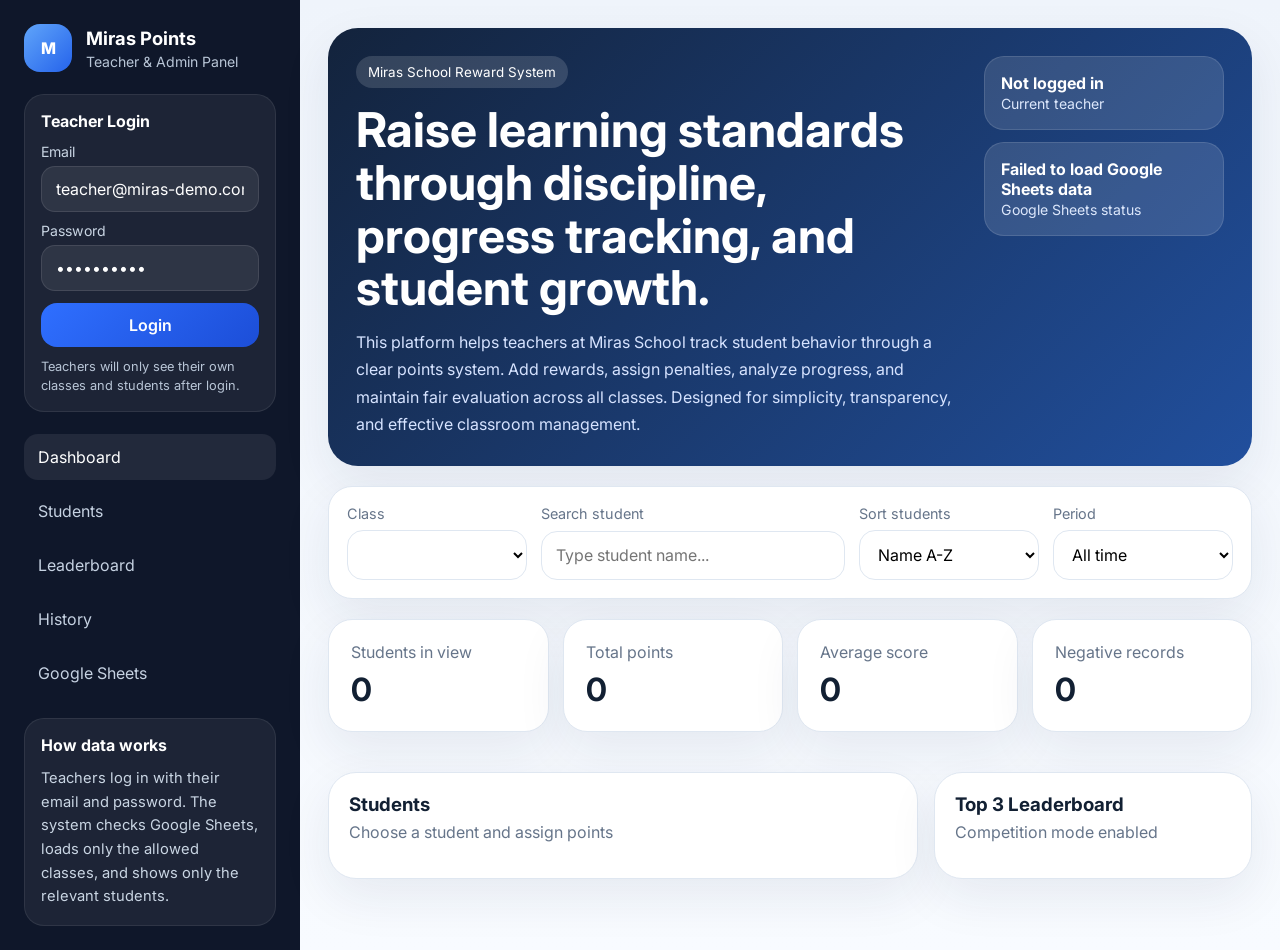
==== index.html @ ce3fe91c "Add files via upload" ====
<!DOCTYPE html>
<html lang="en">
<head>
  <meta charset="UTF-8" />
  <meta name="viewport" content="width=device-width, initial-scale=1.0" />
  <title>Miras Student Points System</title>
  <link rel="preconnect" href="https://fonts.googleapis.com">
  <link rel="preconnect" href="https://fonts.gstatic.com" crossorigin>
  <link href="https://fonts.googleapis.com/css2?family=Inter:wght@400;500;600;700;800&display=swap" rel="stylesheet">
  <link rel="stylesheet" href="style.css" />
</head>
<body>
<div class="app-shell">
  <aside class="sidebar">
    <div class="brand">
      <div class="brand-logo">M</div>
      <div>
        <h1>Miras Points</h1>
        <p>Teacher & Admin Panel</p>
      </div>
    </div>

    <div class="login-box">
      <h2>Teacher Login</h2>
      <label for="loginEmail">Email</label>
      <input id="loginEmail" type="email" value="teacher@miras-demo.com" />
      <label for="loginPassword">Password</label>
      <input id="loginPassword" type="password" value="Miras2026!" />
      <button id="loginBtn" class="btn btn-primary full">Login</button>
      <p class="mini-note">Teachers will only see their own classes and students after login.</p>
    </div>

    <nav class="menu">
      <button class="menu-link active" data-tab="dashboard">Dashboard</button>
      <button class="menu-link" data-tab="students">Students</button>
      <button class="menu-link" data-tab="leaderboard">Leaderboard</button>
      <button class="menu-link" data-tab="history">History</button>
      <button class="menu-link" data-tab="sheets">Google Sheets</button>
    </nav>

    <div class="side-card">
      <h3>How data works</h3>
      <p>Teachers log in with their email and password. The system checks Google Sheets, loads only the allowed classes, and shows only the relevant students.</p>
    </div>
  </aside>

  <main class="main-content">
    <section class="hero-card">
      <div>
        <span class="pill">Miras School Reward System</span>
        <h2>Raise learning standards through discipline, progress tracking, and student growth.</h2>
        <p>This platform helps teachers at Miras School track student behavior through a clear points system. Add rewards, assign penalties, analyze progress, and maintain fair evaluation across all classes. Designed for simplicity, transparency, and effective classroom management.</p>
      </div>
      <div class="hero-stats">
        <div class="small-stat">
          <strong id="teacherNameTop">Not logged in</strong>
          <span>Current teacher</span>
        </div>
        <div class="small-stat pulse-box" id="syncBox">
          <strong id="syncStatus">Waiting for login</strong>
          <span>Google Sheets status</span>
        </div>
      </div>
    </section>

    <section class="controls-card">
      <div class="control-group">
        <label for="classSelect">Class</label>
        <select id="classSelect"></select>
      </div>

      <div class="control-group grow">
        <label for="searchInput">Search student</label>
        <input id="searchInput" type="text" placeholder="Type student name..." />
      </div>

      <div class="control-group">
        <label for="studentSort">Sort students</label>
        <select id="studentSort">
          <option value="name-asc">Name A-Z</option>
          <option value="name-desc">Name Z-A</option>
          <option value="points-desc">Points High-Low</option>
          <option value="points-asc">Points Low-High</option>
        </select>
      </div>

      <div class="control-group">
        <label for="periodFilter">Period</label>
        <select id="periodFilter">
          <option value="all">All time</option>
          <option value="today">Today</option>
          <option value="week">This week</option>
          <option value="month">This month</option>
        </select>
      </div>
    </section>

    <section class="stats-grid">
      <article class="stat-card">
        <span>Students in view</span>
        <strong id="statStudents">0</strong>
      </article>
      <article class="stat-card">
        <span>Total points</span>
        <strong id="statPoints">0</strong>
      </article>
      <article class="stat-card">
        <span>Average score</span>
        <strong id="statAverage">0</strong>
      </article>
      <article class="stat-card">
        <span>Negative records</span>
        <strong id="statNegative">0</strong>
      </article>
    </section>

    <section class="tab-content active" id="tab-dashboard">
      <div class="content-grid">
        <div class="card">
          <div class="card-head">
            <div>
              <h3>Students</h3>
              <p>Choose a student and assign points</p>
            </div>
          </div>
          <div id="studentGrid" class="student-grid"></div>
        </div>

        <div class="card">
          <div class="card-head">
            <div>
              <h3>Top 3 Leaderboard</h3>
              <p>Competition mode enabled</p>
            </div>
          </div>
          <div id="topThree" class="top-list"></div>
        </div>
      </div>
    </section>

    <section class="tab-content" id="tab-students">
      <div class="card">
        <div class="card-head">
          <div>
            <h3>All Students</h3>
            <p>All available students for the logged-in teacher</p>
          </div>
        </div>
        <div id="studentsTableWrap"></div>
      </div>
    </section>

    <section class="tab-content" id="tab-leaderboard">
      <div class="card">
        <div class="card-head">
          <div>
            <h3>Leaderboard</h3>
            <p>All students ranked by total points</p>
          </div>
        </div>

        <div class="leaderboard-filters" style="display:flex;gap:12px;flex-wrap:wrap;margin-bottom:16px;">
          <div class="control-group" style="min-width:220px;">
            <label for="leaderboardSearch">Search leaderboard</label>
            <input id="leaderboardSearch" type="text" placeholder="Search by name..." />
          </div>

          <div class="control-group" style="min-width:220px;">
            <label for="leaderboardSort">Sort leaderboard</label>
            <select id="leaderboardSort">
              <option value="points-desc">Points High-Low</option>
              <option value="points-asc">Points Low-High</option>
              <option value="name-asc">Name A-Z</option>
              <option value="name-desc">Name Z-A</option>
            </select>
          </div>
        </div>

        <div id="leaderboardTableWrap"></div>
        <div id="leaderboardList"></div>
      </div>
    </section>

    <section class="tab-content" id="tab-history">
      <div class="card">
        <div class="card-head">
          <div>
            <h3>History</h3>
            <p>Each teacher action becomes a new row in Google Sheets</p>
          </div>
        </div>
        <div id="historyList" class="history-list"></div>
      </div>
    </section>

    <section class="tab-content" id="tab-sheets">
      <div class="content-grid two-equal">
        <div class="card">
          <div class="card-head">
            <div>
              <h3>Google Sheets structure</h3>
              <p>Recommended tabs</p>
            </div>
          </div>
          <div class="sheet-tags">
            <span>Students</span>
            <span>Actions</span>
            <span>Teachers</span>
            <span>Logs</span>
            <span>Leaderboard</span>
            <span>Rewards</span>
            <span>RewardLogs</span>
          </div>
          <div class="sheet-explain">
            <h4>How it should work</h4>
            <ol>
              <li>The website loads student names from the <strong>Students</strong> sheet.</li>
              <li>The website loads action names and points from the <strong>Actions</strong> sheet.</li>
              <li>The website loads teacher login and class access from the <strong>Teachers</strong> sheet.</li>
              <li>When a teacher saves an action, the website sends it to Google Apps Script.</li>
              <li>Apps Script writes a new row to the <strong>Logs</strong> sheet.</li>
              <li>The website refreshes leaderboard, totals and filtered time-based views.</li>
            </ol>
          </div>
        </div>

        <div class="card">
          <div class="card-head">
            <div>
              <h3>Access logic</h3>
              <p>Teacher sees only allowed classes</p>
            </div>
          </div>
          <div class="sheet-explain">
            <p><strong>Teachers log in using email and password from the Teachers sheet.</strong></p>
            <p>Each teacher has a <strong>classes</strong> field. Example:</p>
            <ul>
              <li><code>5A,5B,5C</code> means the teacher only sees these classes</li>
              <li><code>ALL</code> means the user is admin and sees all classes</li>
            </ul>
            <p>This means there is no need to choose a teacher manually in the interface.</p>
            <p>The logged-in teacher becomes the source of access rights for students, leaderboard and history.</p>
            <p>Time filters can be used for today, this week, this month and all time analytics.</p>
          </div>
        </div>
      </div>
    </section>
  </main>
</div>

<div class="modal-backdrop hidden" id="modalBackdrop">
  <div class="modal">
    <div class="modal-head">
      <div>
        <h3 id="modalTitle">Manage Points</h3>
        <p id="modalSubtitle">Student details</p>
      </div>
      <div style="display:flex;gap:8px;align-items:center;">
        <button class="btn" id="undoBtn" type="button">Undo last</button>
        <button id="closeModal" class="icon-btn" type="button">✕</button>
      </div>
    </div>

    <div class="actions-grid" id="actionsGrid"></div>

    <div class="selected-action-box">
      <span>Selected action</span>
      <strong id="selectedActionLabel">Helped Another Student</strong>
      <b id="selectedActionPoints">+5</b>
    </div>

    <div class="field-block">
      <label for="commentInput">Comment</label>
      <input id="commentInput" type="text" placeholder="Example: helped classmate finish task" />
    </div>

    <div class="modal-actions">
      <button class="btn" id="cancelBtn" type="button">Cancel</button>
      <button class="btn btn-primary" id="saveBtn" type="button">Save and Sync</button>
    </div>
  </div>
</div>

<script src="script.js"></script>
</body>
</html>
---- style.css ----
:root {
  --bg: #f4f7fb;
  --card: #ffffff;
  --line: #dfe7f1;
  --text: #122033;
  --muted: #66758a;
  --blue: #2f6fff;
  --blue-dark: #1c4ed8;
  --green: #18a957;
  --red: #d84a4a;
  --yellow: #d1a414;
  --shadow: 0 18px 50px rgba(26, 43, 73, 0.08);
  --radius: 24px;
}
* { box-sizing: border-box; }
body {
  margin: 0;
  font-family: "Inter", sans-serif;
  background: linear-gradient(180deg, #eff4fb, #f8fbff);
  color: var(--text);
}
button, input, select { font: inherit; }
.app-shell {
  min-height: 100vh;
  display: grid;
  grid-template-columns: 300px 1fr;
}
.sidebar {
  background: #0f172a;
  color: #fff;
  padding: 24px;
  display: flex;
  flex-direction: column;
  gap: 22px;
}
.brand { display: flex; gap: 14px; align-items: center; }
.brand-logo {
  width: 48px; height: 48px; border-radius: 16px;
  display: grid; place-items: center; font-weight: 800;
  background: linear-gradient(135deg, #60a5fa, #2563eb);
}
.brand h1 { margin: 0; font-size: 1.15rem; }
.brand p { margin: 4px 0 0; color: #b8c5d6; font-size: .88rem; }
.login-box, .side-card {
  background: rgba(255,255,255,.06);
  border: 1px solid rgba(255,255,255,.08);
  border-radius: 20px;
  padding: 16px;
}
.login-box h2, .side-card h3 { margin: 0 0 12px; font-size: 1rem; }
.login-box label { display: block; margin: 10px 0 6px; font-size: .88rem; color: #c9d5e3; }
.login-box input {
  width: 100%; padding: 12px 14px; border-radius: 14px;
  border: 1px solid rgba(255,255,255,.1); background: rgba(255,255,255,.08); color: #fff;
}
.mini-note { margin: 10px 0 0; color: #b8c5d6; font-size: .8rem; line-height: 1.5; }
.menu { display: grid; gap: 8px; }
.menu-link {
  border: 0; background: transparent; color: #c6d2e2; text-align: left;
  padding: 13px 14px; border-radius: 14px; cursor: pointer;
}
.menu-link.active, .menu-link:hover { background: rgba(255,255,255,.08); color: #fff; }
.side-card p { margin: 0; color: #c9d5e3; line-height: 1.6; font-size: .92rem; }
.main-content { padding: 28px; }
.hero-card {
  background: linear-gradient(135deg, #13233c, #214f9d);
  color: #fff; border-radius: 30px; padding: 28px;
  box-shadow: var(--shadow); display: flex; justify-content: space-between; gap: 16px; align-items: start;
}
.pill {
  display: inline-block; padding: 8px 12px; border-radius: 999px;
  background: rgba(255,255,255,.14); font-size: .84rem; margin-bottom: 16px;
}
.hero-card h2 { margin: 0; max-width: 850px; font-size: clamp(1.9rem, 4vw, 3rem); line-height: 1.1; }
.hero-card p { margin: 14px 0 0; color: #d6e3ff; max-width: 720px; line-height: 1.7; }
.hero-stats { display: grid; gap: 12px; min-width: 240px; }
.small-stat {
  background: rgba(255,255,255,.12); border: 1px solid rgba(255,255,255,.12);
  border-radius: 20px; padding: 16px;
}
.small-stat strong { display: block; font-size: 1rem; }
.small-stat span { color: #dce7fb; font-size: .88rem; }
.controls-card, .stats-grid, .content-grid, .card, .tab-content { margin-top: 20px; }
.controls-card {
  display: flex; gap: 14px; background: var(--card); padding: 18px;
  border-radius: 24px; box-shadow: var(--shadow); border: 1px solid var(--line);
}
.control-group { display: grid; gap: 8px; min-width: 180px; }
.control-group.grow { flex: 1; }
.control-group label { color: var(--muted); font-size: .9rem; }
.control-group select, .control-group input, #commentInput {
  width: 100%; padding: 13px 14px; border-radius: 16px; border: 1px solid var(--line); background: #fff;
}
.stats-grid {
  display: grid; grid-template-columns: repeat(4, 1fr); gap: 14px;
}
.stat-card {
  background: var(--card); border-radius: 24px; padding: 22px; box-shadow: var(--shadow); border: 1px solid var(--line);
}
.stat-card span { color: var(--muted); display: block; margin-bottom: 8px; }
.stat-card strong { font-size: 2rem; }
.tab-content { display: none; }
.tab-content.active { display: block; }
.content-grid { display: grid; grid-template-columns: 1.3fr .7fr; gap: 16px; }
.content-grid.two-equal { grid-template-columns: 1fr 1fr; }
.card {
  background: var(--card); border-radius: 28px; padding: 20px; box-shadow: var(--shadow); border: 1px solid var(--line);
}
.card-head { display: flex; justify-content: space-between; align-items: center; gap: 14px; margin-bottom: 16px; }
.card-head h3 { margin: 0; }
.card-head p { margin: 6px 0 0; color: var(--muted); }
.student-grid {
  display: grid; grid-template-columns: repeat(auto-fill, minmax(190px, 1fr)); gap: 14px;
}
.student-card, .leader-item, .history-item, .top-item {
  border: 1px solid var(--line); border-radius: 22px; padding: 16px; background: #fff;
}
.student-card h4, .leader-item h4, .top-item h4 { margin: 0; }
.student-card p, .leader-item p, .top-item p { color: var(--muted); margin: 6px 0 0; }
.points-badge, .level-badge, .mini-badge {
  display: inline-flex; align-items: center; gap: 6px; padding: 8px 10px; border-radius: 999px; font-size: .85rem;
}
.points-badge { background: #eff6ff; color: #214f9d; }
.level-badge { background: #fef3c7; color: #885900; }
.mini-badge.positive { background: #eafaf0; color: #0e8b42; }
.mini-badge.negative { background: #fff1f1; color: #bc2f2f; }
.student-footer, .leader-right { display: flex; justify-content: space-between; align-items: center; margin-top: 14px; gap: 10px; }
.top-list, #leaderboardList, .history-list { display: grid; gap: 12px; }
.btn {
  border: 1px solid var(--line); background: #fff; color: var(--text); cursor: pointer;
  padding: 12px 16px; border-radius: 16px; font-weight: 600;
}
.btn-primary { background: linear-gradient(135deg, var(--blue), var(--blue-dark)); color: #fff; border: 0; }
.full { width: 100%; margin-top: 12px; }
.table { width: 100%; border-collapse: collapse; }
.table th, .table td { text-align: left; padding: 14px 12px; border-bottom: 1px solid var(--line); }
.table th { color: var(--muted); font-weight: 600; }
.sheet-tags { display: flex; flex-wrap: wrap; gap: 10px; }
.sheet-tags span {
  padding: 10px 14px; background: #f2f6fb; border-radius: 999px; border: 1px solid var(--line);
}
.sheet-explain h4 { margin: 18px 0 10px; }
.sheet-explain p, .sheet-explain li { color: #48586d; line-height: 1.7; }
.modal-backdrop {
  position: fixed; inset: 0; background: rgba(10, 16, 28, .52); display: grid; place-items: center; padding: 20px; z-index: 50;
}
.hidden { display: none; }
.modal {
  width: min(820px, 100%); background: #fff; border-radius: 28px; padding: 22px; box-shadow: 0 40px 90px rgba(0,0,0,.22);
}
.modal-head { display: flex; justify-content: space-between; align-items: start; gap: 14px; }
.modal-head h3 { margin: 0; }
.modal-head p { color: var(--muted); margin: 8px 0 0; }
.icon-btn {
  border: 0; background: #f1f5f9; width: 40px; height: 40px; border-radius: 12px; cursor: pointer;
}
.actions-grid {
  display: grid; grid-template-columns: repeat(2, 1fr); gap: 10px; margin-top: 18px;
}
.action-item {
  border: 1px solid var(--line); border-radius: 18px; padding: 14px; cursor: pointer; transition: .2s ease;
}
.action-item.active { border-color: var(--blue); background: #eff6ff; }
.action-item h5 { margin: 0; font-size: .98rem; }
.action-item p { margin: 8px 0 0; color: var(--muted); font-size: .9rem; }
.selected-action-box {
  margin-top: 18px; padding: 16px; border-radius: 20px; background: #f6f9fc; display: grid; gap: 6px;
}
.selected-action-box span { color: var(--muted); }
.selected-action-box strong { font-size: 1.05rem; }
.selected-action-box b { font-size: 1.15rem; }
.field-block { margin-top: 18px; display: grid; gap: 8px; }
.field-block label { color: var(--muted); }
.modal-actions { margin-top: 20px; display: flex; justify-content: end; gap: 10px; }
.pulse-box.synced { animation: pulse 1s ease; }
@keyframes pulse {
  0% { transform: scale(1); }
  50% { transform: scale(1.03); }
  100% { transform: scale(1); }
}
@media (max-width: 1200px) {
  .app-shell { grid-template-columns: 1fr; }
  .sidebar { position: static; }
  .stats-grid { grid-template-columns: repeat(2, 1fr); }
  .content-grid, .content-grid.two-equal { grid-template-columns: 1fr; }
}
@media (max-width: 760px) {
  .main-content { padding: 16px; }
  .controls-card { flex-direction: column; }
  .stats-grid { grid-template-columns: 1fr; }
  .hero-card { flex-direction: column; }
  .actions-grid { grid-template-columns: 1fr; }
}
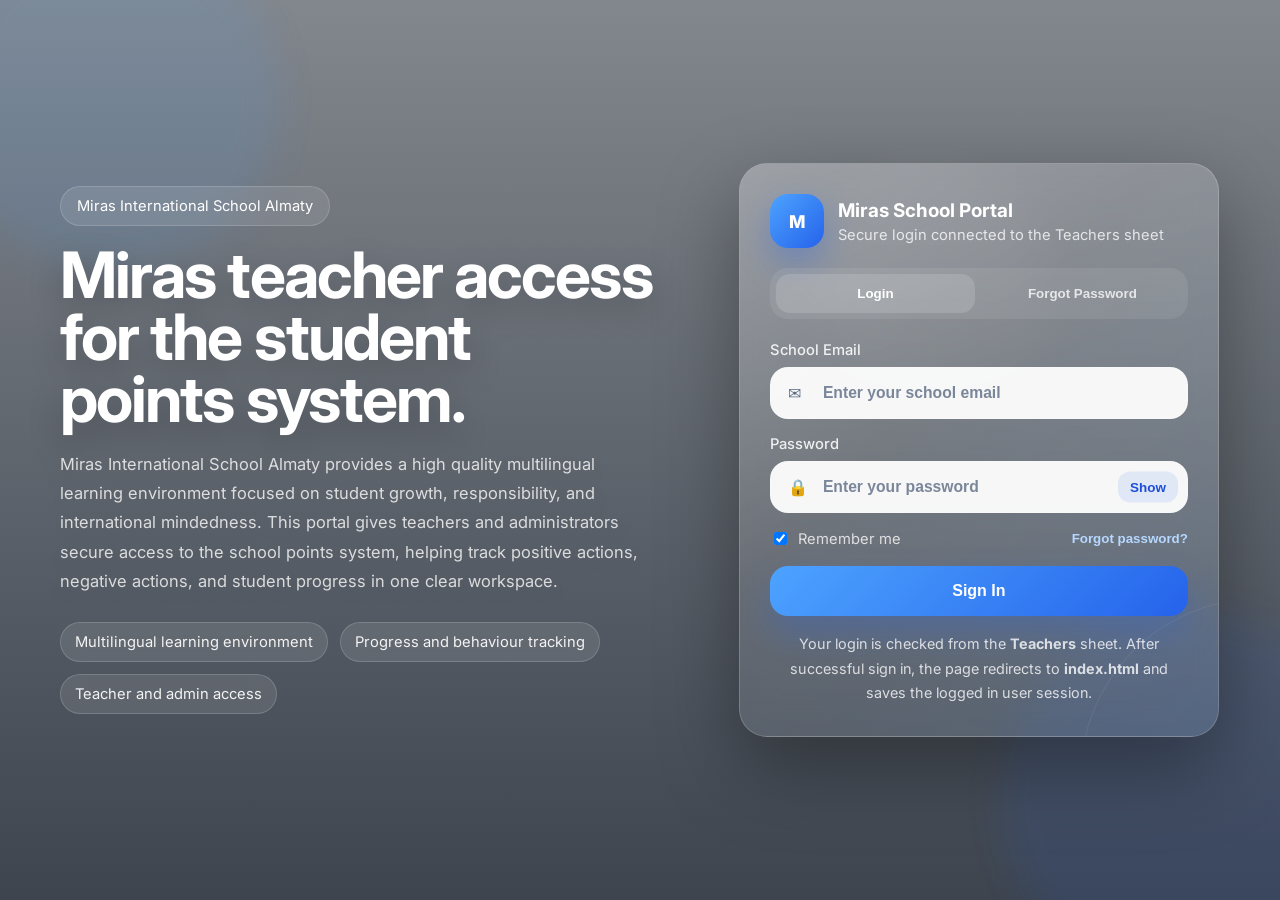
==== commit c71e0fb2: "Add files via upload" ====
--- a/index.html
+++ b/index.html
@@ -20,16 +20,6 @@
       </div>
     </div>
 
-    <div class="login-box">
-      <h2>Teacher Login</h2>
-      <label for="loginEmail">Email</label>
-      <input id="loginEmail" type="email" value="teacher@miras-demo.com" />
-      <label for="loginPassword">Password</label>
-      <input id="loginPassword" type="password" value="Miras2026!" />
-      <button id="loginBtn" class="btn btn-primary full">Login</button>
-      <p class="mini-note">Teachers will only see their own classes and students after login.</p>
-    </div>
-
     <nav class="menu">
       <button class="menu-link active" data-tab="dashboard">Dashboard</button>
       <button class="menu-link" data-tab="students">Students</button>
@@ -56,9 +46,18 @@
           <strong id="teacherNameTop">Not logged in</strong>
           <span>Current teacher</span>
         </div>
+
         <div class="small-stat pulse-box" id="syncBox">
           <strong id="syncStatus">Waiting for login</strong>
           <span>Google Sheets status</span>
+        </div>
+
+        <div class="small-stat">
+          <strong>User session</strong>
+          <span id="userRoleLabel">Guest</span>
+          <button id="logoutBtn" class="btn full" type="button" onclick="logoutUser()" style="margin-top:12px;">
+            Logout
+          </button>
         </div>
       </div>
     </section>
